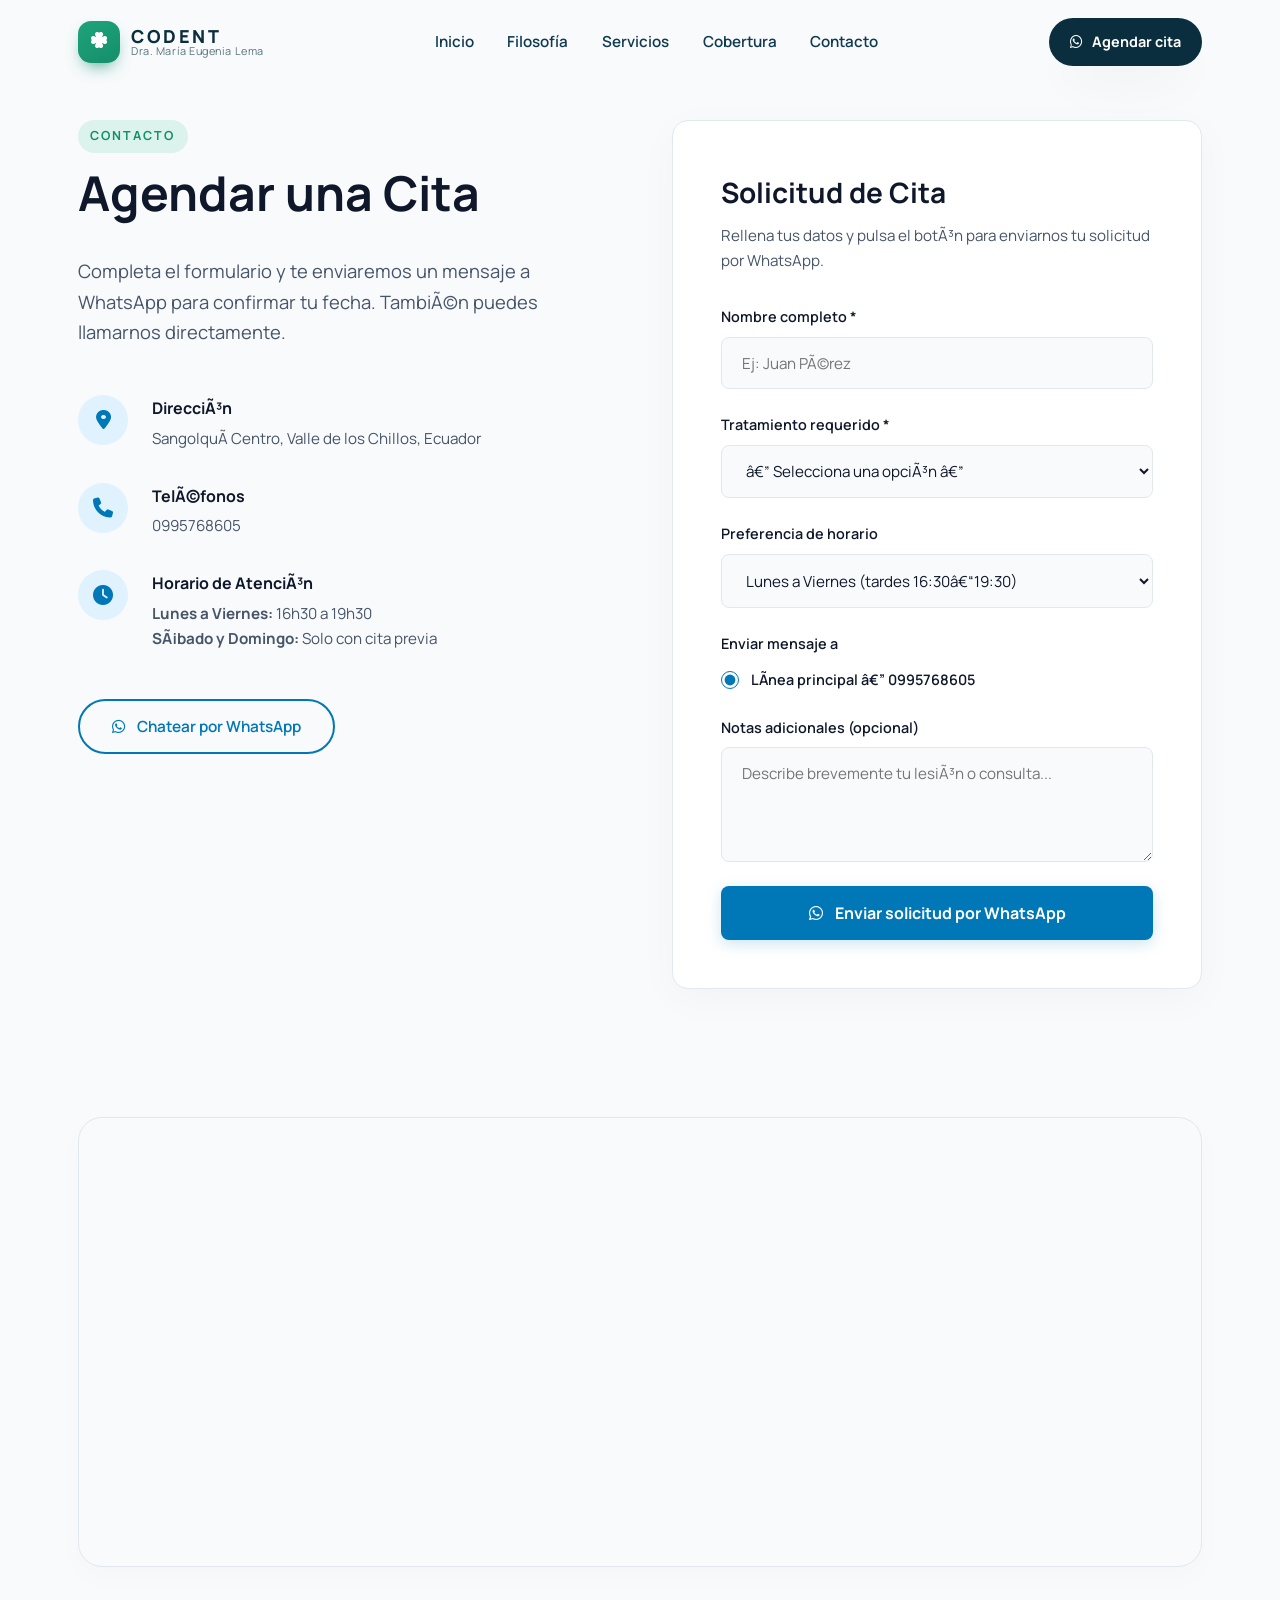
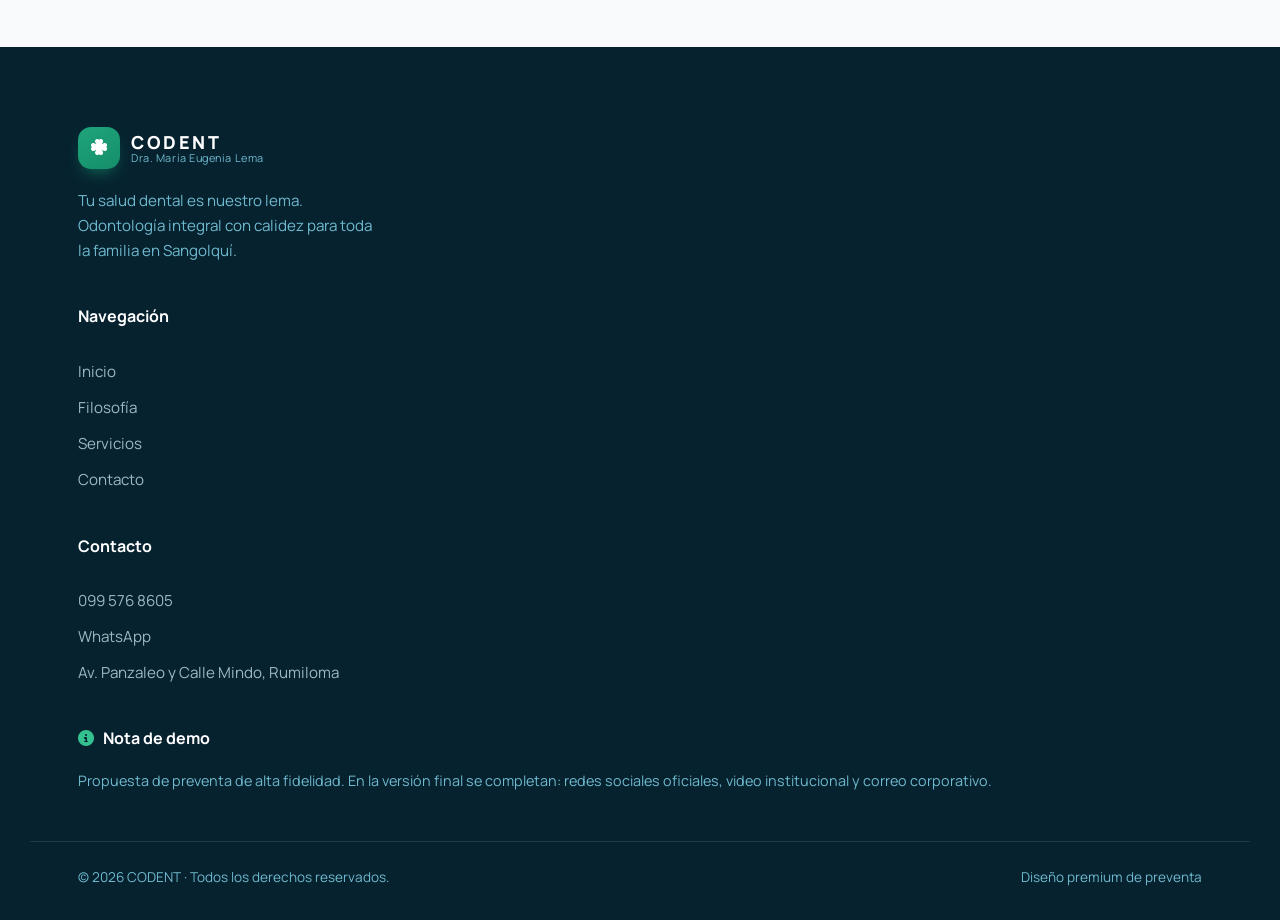
==== contacto.html @ de172f26 "feat: agregar pÃ¡gina de contacto y formulario de WhatsApp" ====
﻿<!DOCTYPE html>
<html lang="es">
<head>
    <meta charset="UTF-8">
    <meta name="viewport" content="width=device-width, initial-scale=1.0">
    <meta name="description" content="Agenda tu cita en lÃ­nea. Rellena el formulario y envÃ­anos tu solicitud directamente a nuestro WhatsApp.">
    <title>Agendar Cita | Formulario de Contacto Directo</title>
    
    <meta charset="UTF-8">
    <meta name="viewport" content="width=device-width, initial-scale=1.0">
    
    

    <link rel="preconnect" href="https://fonts.googleapis.com">
    <link rel="preconnect" href="https://fonts.gstatic.com" crossorigin>
    <link href="https://fonts.googleapis.com/css2?family=Fraunces:ital,opsz,wght@0,9..144,400;0,9..144,500;0,9..144,600;1,9..144,400&family=Manrope:wght@300;400;500;600;700;800&display=swap" rel="stylesheet">

    <link rel="stylesheet" href="styles.css">
    <link rel="stylesheet" href="https://cdnjs.cloudflare.com/ajax/libs/font-awesome/6.5.1/css/all.min.css">

</head>
<body>

<header class="site-header" id="header">
        <div class="shell header-inner">
            <a href="index.html#inicio" class="brand">
                <span class="brand-mark" aria-hidden="true">
                    <i class="fa-solid fa-clover"></i>
                </span>
                <span class="brand-text">
                    <strong>CODENT</strong>
                    <em>Dra. María Eugenia Lema</em>
                </span>
            </a>

            <nav class="nav" id="nav">
                <a href="index.html#inicio" class="nav-link">Inicio</a>
                <a href="index.html#filosofia" class="nav-link">Filosofía</a>
                <a href="index.html#servicios" class="nav-link">Servicios</a>
                <a href="index.html#cobertura" class="nav-link">Cobertura</a>
                <a href="contacto.html" class="nav-link">Contacto</a>
            </nav>

            <div class="header-actions">
                <a href="contacto.html" target="_blank" rel="noopener" class="btn btn-solid btn-sm">
                    <i class="fa-brands fa-whatsapp"></i><span>Agendar cita</span>
                </a>
                <button class="burger" id="burger" aria-label="Abrir menú" aria-expanded="false">
                    <span></span><span></span><span></span>
                </button>
            </div>
        </div>
    </header>

<main class="contact-page-main">
    <section class="contact-form-section">
        <div class="shell contact-grid-container">
            <!-- Columna de InformaciÃ³n -->
            <div class="contact-info-col reveal">
                <span class="eyebrow">Contacto</span>
                <h1 class="page-title">Agendar una Cita</h1>
                <p class="lead-text">Completa el formulario y te enviaremos un mensaje a WhatsApp para confirmar tu fecha. TambiÃ©n puedes llamarnos directamente.</p>
                
                <div class="info-blocks">
                    <div class="info-item">
                        <div class="info-icon"><i class="fa-solid fa-location-dot"></i></div>
                        <div class="info-text">
                            <h4>DirecciÃ³n</h4>
                            <p>SangolquÃ­ Centro, Valle de los Chillos, Ecuador</p>
                        </div>
                    </div>
                    
                    <div class="info-item">
                        <div class="info-icon"><i class="fa-solid fa-phone"></i></div>
                        <div class="info-text">
                            <h4>TelÃ©fonos</h4>
                            <p>0995768605</p>
                        </div>
                    </div>

                    
                    
                    <div class="info-item">
                        <div class="info-icon"><i class="fa-solid fa-clock"></i></div>
                        <div class="info-text">
                            <h4>Horario de AtenciÃ³n</h4>
                            <p><strong>Lunes a Viernes:</strong> 16h30 a 19h30<br><strong>SÃ¡bado y Domingo:</strong> Solo con cita previa</p>
                        </div>
                    </div>
                </div>

                <a href="https://wa.me/593=Hola,%20deseo%20mÃ¡s%20informaciÃ³n." target="_blank" rel="noopener" class="btn btn-line btn-wa-chat">
                    <i class="fa-brands fa-whatsapp"></i> <span>Chatear por WhatsApp</span>
                </a>
            </div>

            <!-- Columna del Formulario -->
            <div class="contact-form-col reveal">
                <div class="form-card">
                    <h3>Solicitud de Cita</h3>
                    <p class="form-instructions">Rellena tus datos y pulsa el botÃ³n para enviarnos tu solicitud por WhatsApp.</p>
                    
                    <form id="appointmentForm" class="appointment-form">
                        <div class="form-group">
                            <label for="fullName">Nombre completo *</label>
                            <input type="text" id="fullName" placeholder="Ej: Juan PÃ©rez" required>
                        </div>

                        <div class="form-group">
                            <label for="treatment">Tratamiento requerido *</label>
                            <select id="treatment" required>
                                <option value="" disabled selected>â€” Selecciona una opciÃ³n â€”</option>
                                <option value="Profilaxis">Profilaxis (Limpieza Dental)</option>
                                <option value="Calzas Dentales">Calzas Dentales (RestauraciÃ³n)</option>
                                <option value="Endodoncia">Endodoncia (Tratamiento de conducto)</option>
                                <option value="Ortodoncia">Ortodoncia (Brackets/Alineadores)</option>
                                <option value="EstÃ©tica Dental">EstÃ©tica Dental (DiseÃ±o/Blanqueamiento)</option>
                                <option value="Otro">Otro tratamiento / Consulta general</option>
                            </select>
                        </div>

                        <div class="form-group">
                            <label for="timePreference">Preferencia de horario</label>
                            <select id="timePreference">
                                <option value="Lunes a Viernes (tardes 16:30-19:30)">Lunes a Viernes (tardes 16:30â€“19:30)</option>
                                <option value="SÃ¡bados (con cita previa)">SÃ¡bados (con cita previa)</option>
                                <option value="Cualquier horario disponible">Cualquier horario disponible</option>
                            </select>
                        </div>

                        <div class="form-group">
                            <label>Enviar mensaje a</label>
                            <div class="radio-group">
                                <label class="radio-label">
                                    <input type="radio" name="phoneLine" value="5930995768605" checked>
                                    <span>LÃ­nea principal â€” 0995768605</span>
                                </label>
                            </div>
                        </div>

                        <div class="form-group">
                            <label for="notes">Notas adicionales (opcional)</label>
                            <textarea id="notes" rows="4" placeholder="Describe brevemente tu lesiÃ³n o consulta..."></textarea>
                        </div>

                        <button type="submit" class="btn btn-solid btn-submit">
                            <i class="fa-brands fa-whatsapp"></i> <span>Enviar solicitud por WhatsApp</span>
                        </button>
                    </form>
                </div>
            </div>
        </div>
    </section>

    <!-- Mapa -->
    <section class="contact-map-section">
        <div class="shell">
            <div class="map-wrapper">
                <iframe
                            title="Ubicación de CODENT en Sangolquí"
                            src="https://www.google.com/maps/embed?pb=!1m18!1m12!1m3!1d3989.673646879893!2d-78.47576288524653!3d-0.327457999761066!2m3!1f0!2f0!3f0!3m2!1i1024!2i768!4f13.1!3m3!1m2!1s0x91d5bd2b1776b499%3A0x4a9849add5fd6182!2sCODENT%20ODONTOLOGIA%20INTEGRAL%20DRA.%20EUGENIA%20LEMA!5e0!3m2!1ses!2sec!4v1700000000000!5m2!1ses!2sec"
                            width="100%" height="100%" style="border:0;" allowfullscreen="" loading="lazy" referrerpolicy="no-referrer-when-downgrade">
                        </iframe>
            </div>
        </div>
    </section>
</main>

<footer class="site-footer">
        <div class="shell footer-grid">
            <div class="footer-brand">
                <a href="index.html#inicio" class="brand brand-footer">
                    <span class="brand-mark"><i class="fa-solid fa-clover"></i></span>
                    <span class="brand-text"><strong>CODENT</strong><em>Dra. María Eugenia Lema</em></span>
                </a>
                <p>Tu salud dental es nuestro lema. Odontología integral con calidez para toda la familia en Sangolquí.</p>
            </div>
            <div class="footer-col">
                <h4>Navegación</h4>
                <a href="index.html#inicio">Inicio</a>
                <a href="index.html#filosofia">Filosofía</a>
                <a href="index.html#servicios">Servicios</a>
                <a href="index.html#contacto">Contacto</a>
            </div>
            <div class="footer-col">
                <h4>Contacto</h4>
                <a href="tel:0995768605">099 576 8605</a>
                <a href="https://wa.me/593995768605" target="_blank" rel="noopener">WhatsApp</a>
                <span>Av. Panzaleo y Calle Mindo, Rumiloma</span>
            </div>
            <div class="footer-note">
                <h4><i class="fa-solid fa-circle-info"></i> Nota de demo</h4>
                <p>Propuesta de preventa de alta fidelidad. En la versión final se completan: redes sociales oficiales, video institucional y correo corporativo.</p>
            </div>
        </div>
        <div class="shell footer-bottom">
            <p>© 2026 CODENT · Todos los derechos reservados.</p>
            <p>Diseño premium de preventa</p>
        </div>
    </footer>

<script src="script.js"></script>
</body>
</html>
---- styles.css ----
/* ============================================================
   CODENT · Dra. María Eugenia Lema
   Paleta extraída de la identidad: azul cielo + navy profundo
   + acento jade (trébol). Sistema editorial premium.
   ============================================================ */

:root {
    /* Marca */
    --navy-900: #06222F;
    --navy-800: #0B2E3E;
    --navy-700: #103A4F;
    --teal-600: #14607A;
    --sky-400:  #6FB9CE;
    --sky-300:  #9DB8C2;
    --sky-200:  #CFE7EE;
    --sky-100:  #E7F2F5;

    --jade-600: #148F6B;
    --jade-500: #1FA37A;
    --jade-400: #34C08F;

    --sand:     #F4EFE7;
    --porcelain:#F7FBFC;
    --white:    #FFFFFF;
    --ink:      #0D2530;
    --muted:    #5B7480;

    /* Semántica */
    --bg:        var(--porcelain);
    --accent:    var(--jade-500);
    --accent-dk: var(--jade-600);

    /* Tipografía */
    --serif: "Fraunces", Georgia, serif;
    --sans:  "Manrope", system-ui, -apple-system, sans-serif;

    /* Formas */
    --r-sm: 12px;
    --r-md: 20px;
    --r-lg: 30px;
    --r-xl: 42px;

    --shadow-sm: 0 6px 20px -8px rgba(6,34,47,.18);
    --shadow-md: 0 24px 50px -22px rgba(6,34,47,.30);
    --shadow-lg: 0 40px 90px -30px rgba(6,34,47,.42);

    --shell: 1220px;
    --ease: cubic-bezier(.22,.61,.36,1);
}

*, *::before, *::after { box-sizing: border-box; }
* { margin: 0; }

html { scroll-behavior: smooth; -webkit-text-size-adjust: 100%; }

body {
    font-family: var(--sans);
    color: var(--ink);
    background: var(--bg);
    line-height: 1.65;
    font-size: 1.02rem;
    -webkit-font-smoothing: antialiased;
    overflow-x: hidden;
}

img { max-width: 100%; display: block; }
a { color: inherit; text-decoration: none; }
ul { list-style: none; padding: 0; }

.shell {
    width: 100%;
    max-width: var(--shell);
    margin-inline: auto;
    padding-inline: clamp(20px, 5vw, 48px);
}

.serif-em { font-family: var(--serif); font-style: italic; font-weight: 400; }

/* ---------- Eyebrow / titles ---------- */
.eyebrow {
    display: inline-flex;
    align-items: center;
    gap: .5em;
    font-size: .78rem;
    font-weight: 700;
    letter-spacing: .16em;
    text-transform: uppercase;
    color: var(--accent-dk);
    background: color-mix(in srgb, var(--jade-400) 14%, transparent);
    padding: .5em 1em;
    border-radius: 999px;
}
.eyebrow-light { color: var(--sky-200); background: rgba(255,255,255,.1); }

.section-title {
    font-family: var(--serif);
    font-weight: 500;
    font-size: clamp(2rem, 4.4vw, 3.3rem);
    line-height: 1.08;
    letter-spacing: -.01em;
    color: var(--navy-800);
}
.section-desc { color: var(--muted); font-size: 1.07rem; max-width: 46ch; margin-top: 1rem; }

.section-head { text-align: center; max-width: 720px; margin: 0 auto clamp(2.5rem, 5vw, 4rem); }
.section-head .eyebrow { margin-bottom: 1rem; }

/* ---------- Buttons ---------- */
.btn {
    --pad: 1rem 1.6rem;
    display: inline-flex;
    align-items: center;
    justify-content: center;
    gap: .6em;
    padding: var(--pad);
    border-radius: 999px;
    font-family: var(--sans);
    font-weight: 700;
    font-size: .96rem;
    cursor: pointer;
    border: 1.5px solid transparent;
    transition: transform .35s var(--ease), box-shadow .35s var(--ease), background .3s, color .3s;
    will-change: transform;
}
.btn i { transition: transform .35s var(--ease); }
.btn-sm { --pad: .7rem 1.25rem; font-size: .9rem; }

.btn-solid {
    background: var(--navy-800);
    color: var(--white);
    box-shadow: var(--shadow-md);
}
.btn-solid:hover { transform: translateY(-3px); background: var(--navy-900); }
.btn-solid:hover i { transform: translateX(4px); }

.btn-on-dark { background: var(--jade-500); color: var(--navy-900); }
.btn-on-dark:hover { background: var(--jade-400); }

.btn-ghost {
    background: transparent;
    color: var(--navy-800);
    border-color: color-mix(in srgb, var(--navy-800) 22%, transparent);
}
.btn-ghost:hover { background: var(--white); border-color: var(--navy-800); transform: translateY(-3px); box-shadow: var(--shadow-sm); }

.text-link {
    display: inline-flex; align-items: center; gap: .5em;
    font-weight: 700; color: var(--accent-dk); font-size: .98rem;
    border-bottom: 1.5px solid transparent; padding-bottom: 2px;
    transition: gap .3s var(--ease), border-color .3s;
}
.text-link:hover { gap: .85em; border-color: var(--accent); }

/* ============================================================
   HEADER
   ============================================================ */
.site-header {
    position: fixed;
    inset: 0 0 auto 0;
    z-index: 100;
    padding: 1.1rem 0;
    transition: padding .4s var(--ease), background .4s, box-shadow .4s, border-color .4s;
    border-bottom: 1px solid transparent;
}
.site-header.scrolled {
    padding: .55rem 0;
    background: color-mix(in srgb, var(--porcelain) 82%, transparent);
    backdrop-filter: saturate(160%) blur(16px);
    -webkit-backdrop-filter: saturate(160%) blur(16px);
    box-shadow: var(--shadow-sm);
    border-bottom-color: var(--sky-200);
}
.header-inner { display: flex; align-items: center; justify-content: space-between; gap: 1.5rem; }

.brand { display: inline-flex; align-items: center; gap: .7rem; }
.brand-mark {
    width: 42px; height: 42px;
    display: grid; place-items: center;
    border-radius: 13px;
    background: linear-gradient(150deg, var(--jade-500), var(--jade-600));
    color: var(--white);
    font-size: 1.15rem;
    box-shadow: 0 8px 18px -8px var(--jade-600);
    flex-shrink: 0;
}
.brand-text { display: flex; flex-direction: column; line-height: 1.05; }
.brand-text strong { font-weight: 800; letter-spacing: .14em; font-size: 1.12rem; color: var(--navy-800); }
.brand-text em { font-style: normal; font-size: .68rem; letter-spacing: .05em; color: var(--muted); }

.nav { display: none; gap: .3rem; }
.nav-link {
    position: relative;
    padding: .5rem .9rem;
    font-weight: 600;
    font-size: .95rem;
    color: var(--navy-700);
    border-radius: 999px;
    transition: color .3s, background .3s;
}
.nav-link::after {
    content: ""; position: absolute; left: 50%; bottom: .3rem;
    width: 5px; height: 5px; border-radius: 50%;
    background: var(--accent); transform: translateX(-50%) scale(0);
    transition: transform .3s var(--ease);
}
.nav-link:hover { color: var(--accent-dk); }
.nav-link.active { color: var(--accent-dk); }
.nav-link.active::after { transform: translateX(-50%) scale(1); }

.header-actions { display: flex; align-items: center; gap: .8rem; }

.burger {
    display: inline-flex; flex-direction: column; gap: 5px;
    width: 44px; height: 44px; align-items: center; justify-content: center;
    background: var(--white); border: 1px solid var(--sky-200);
    border-radius: 12px; cursor: pointer;
}
.burger span { width: 20px; height: 2px; background: var(--navy-800); border-radius: 2px; transition: transform .3s, opacity .3s; }
.burger.open span:nth-child(1) { transform: translateY(7px) rotate(45deg); }
.burger.open span:nth-child(2) { opacity: 0; }
.burger.open span:nth-child(3) { transform: translateY(-7px) rotate(-45deg); }

/* Mobile nav overlay */
.nav.open {
    display: flex; flex-direction: column; gap: .2rem;
    position: fixed; inset: 74px 16px auto 16px;
    background: var(--white);
    padding: 1rem;
    border-radius: var(--r-md);
    box-shadow: var(--shadow-lg);
    border: 1px solid var(--sky-200);
    animation: dropIn .35s var(--ease);
}
.nav.open .nav-link { font-size: 1.05rem; padding: .85rem 1rem; }
@keyframes dropIn { from { opacity: 0; transform: translateY(-12px); } to { opacity: 1; transform: translateY(0); } }

/* ============================================================
   HERO
   ============================================================ */
.hero {
    position: relative;
    padding: clamp(7rem, 16vw, 10rem) 0 0;
    background:
        radial-gradient(120% 80% at 85% 0%, var(--sky-100) 0%, transparent 55%),
        linear-gradient(180deg, var(--porcelain) 0%, var(--white) 100%);
    overflow: hidden;
}
.hero-glow {
    position: absolute; top: -20%; right: -10%;
    width: 55vw; height: 55vw; max-width: 640px; max-height: 640px;
    background: radial-gradient(circle, color-mix(in srgb, var(--jade-400) 26%, transparent), transparent 65%);
    filter: blur(20px); z-index: 0; pointer-events: none;
}
.hero-grid {
    position: relative; z-index: 1;
    display: grid; gap: clamp(2.5rem, 6vw, 4rem);
    align-items: center;
    padding-bottom: clamp(3rem, 7vw, 5rem);
}
.hero-copy h1 {
    font-family: var(--serif);
    font-weight: 500;
    font-size: clamp(2.6rem, 7vw, 4.6rem);
    line-height: 1.02;
    letter-spacing: -.02em;
    color: var(--navy-900);
    margin: 1.2rem 0 1.3rem;
}
.hero-copy .lead { font-size: clamp(1.05rem, 2vw, 1.22rem); color: var(--muted); max-width: 52ch; }
.hero-copy .lead strong { color: var(--navy-700); font-weight: 700; }
.hero-cta { display: flex; flex-wrap: wrap; gap: 1rem; margin: 2rem 0 2.5rem; }

.hero-trust {
    display: flex; flex-wrap: wrap; gap: clamp(1.5rem, 5vw, 3rem);
    padding-top: 2rem; border-top: 1px solid var(--sky-200);
}
.hero-trust li { display: flex; flex-direction: column; }
.hero-trust strong { font-family: var(--serif); font-size: 1.7rem; font-weight: 600; color: var(--jade-600); line-height: 1; }
.hero-trust span { font-size: .82rem; color: var(--muted); margin-top: .3rem; }

/* Hero visual */
.hero-visual { position: relative; justify-self: center; width: 100%; max-width: 460px; }
.hero-arch {
    position: relative;
    aspect-ratio: 4 / 4.6;
    border-radius: 240px 240px 32px 32px;
    overflow: hidden;
    background: linear-gradient(160deg, var(--sky-100), var(--sky-200));
    box-shadow: var(--shadow-lg);
    border: 6px solid var(--white);
}
.hero-arch img { width: 100%; height: 100%; object-fit: cover; }
.hero-chip {
    position: absolute; z-index: 2;
    background: var(--white);
    box-shadow: var(--shadow-md);
    border-radius: var(--r-md);
}
.chip-a {
    left: -6%; bottom: 12%;
    display: flex; align-items: center; gap: .8rem;
    padding: .9rem 1.1rem;
    animation: floatY 5s ease-in-out infinite;
}
.chip-a i { color: var(--jade-500); font-size: 1.4rem; }
.chip-a strong { display: block; font-size: .92rem; color: var(--navy-800); }
.chip-a span { font-size: .78rem; color: var(--muted); }
.chip-b {
    right: -4%; top: 8%;
    display: flex; align-items: center; gap: .5rem;
    padding: .6rem 1rem; font-size: .85rem; font-weight: 600; color: var(--navy-700);
    animation: floatY 5s ease-in-out infinite .8s;
}
.chip-b .dot { width: 9px; height: 9px; border-radius: 50%; background: var(--jade-400); box-shadow: 0 0 0 4px color-mix(in srgb, var(--jade-400) 30%, transparent); }
@keyframes floatY { 0%,100% { transform: translateY(0); } 50% { transform: translateY(-10px); } }

/* Marquee */
.marquee {
    border-top: 1px solid var(--sky-200);
    border-bottom: 1px solid var(--sky-200);
    background: var(--white);
    overflow: hidden;
    padding: 1rem 0;
}
.marquee-track {
    display: flex; align-items: center; gap: 1.5rem;
    width: max-content;
    animation: scrollX 32s linear infinite;
}
.marquee-track span { font-family: var(--serif); font-style: italic; font-size: 1.3rem; color: var(--teal-600); white-space: nowrap; }
.marquee-track span:nth-child(even) { color: var(--jade-400); font-size: .8rem; }
@keyframes scrollX { to { transform: translateX(-50%); } }

/* ============================================================
   FILOSOFÍA
   ============================================================ */
.philosophy { padding: clamp(4.5rem, 10vw, 7.5rem) 0; }
.phil-grid { display: grid; gap: clamp(2.5rem, 5vw, 4rem); }
.phil-intro .eyebrow { margin-bottom: 1.2rem; }
.phil-intro .text-link { margin-top: 1.6rem; }

.phil-cards { display: grid; gap: 1.2rem; }
.phil-card {
    position: relative;
    background: var(--white);
    border: 1px solid var(--sky-200);
    border-radius: var(--r-lg);
    padding: 2rem 1.8rem;
    box-shadow: var(--shadow-sm);
    transition: transform .4s var(--ease), box-shadow .4s var(--ease), border-color .4s;
    overflow: hidden;
}
.phil-card::before {
    content: ""; position: absolute; inset: 0 auto 0 0; width: 4px;
    background: linear-gradient(var(--jade-500), var(--jade-400));
    transform: scaleY(0); transform-origin: top; transition: transform .45s var(--ease);
}
.phil-card:hover { transform: translateY(-6px); box-shadow: var(--shadow-md); border-color: transparent; }
.phil-card:hover::before { transform: scaleY(1); }
.phil-num {
    position: absolute; top: 1.3rem; right: 1.6rem;
    font-family: var(--serif); font-size: 2.4rem; color: var(--sky-200); font-weight: 600;
}
.phil-card i {
    display: grid; place-items: center;
    width: 54px; height: 54px; border-radius: 16px;
    background: color-mix(in srgb, var(--jade-400) 14%, transparent);
    color: var(--jade-600); font-size: 1.35rem; margin-bottom: 1.3rem;
}
.phil-card h3 { font-family: var(--serif); font-weight: 600; font-size: 1.4rem; color: var(--navy-800); margin-bottom: .6rem; }
.phil-card p { color: var(--muted); font-size: .98rem; }

/* ============================================================
   VIDEO / INSTITUCIONAL
   ============================================================ */
.feature-video { padding: clamp(1rem, 3vw, 2rem) 0 clamp(4.5rem, 10vw, 7rem); }
.video-card {
    display: grid; gap: 0;
    background: linear-gradient(155deg, var(--navy-800), var(--navy-900));
    border-radius: var(--r-xl);
    overflow: hidden;
    box-shadow: var(--shadow-lg);
}
.video-media { position: relative; min-height: 300px; }
.video-media img { width: 100%; height: 100%; object-fit: cover; opacity: .82; }
.video-media::after { content: ""; position: absolute; inset: 0; background: linear-gradient(120deg, rgba(6,34,47,.5), transparent); }
.play {
    position: absolute; inset: 0; margin: auto;
    width: 84px; height: 84px; border-radius: 50%;
    border: none; cursor: pointer; z-index: 2;
    background: var(--white); color: var(--navy-800); font-size: 1.5rem;
    display: grid; place-items: center;
    box-shadow: 0 10px 40px rgba(0,0,0,.35);
    transition: transform .35s var(--ease);
}
.play::before {
    content: ""; position: absolute; inset: -12px; border-radius: 50%;
    border: 2px solid rgba(255,255,255,.6); animation: pulse 2.4s ease-out infinite;
}
.play:hover { transform: scale(1.08); }
@keyframes pulse { 0% { transform: scale(.85); opacity: .9; } 100% { transform: scale(1.5); opacity: 0; } }
.video-tag {
    position: absolute; left: 1.2rem; bottom: 1.2rem; z-index: 2;
    display: inline-flex; align-items: center; gap: .5em;
    background: rgba(0,0,0,.42); color: #fff; font-size: .78rem; font-weight: 600;
    padding: .5em .9em; border-radius: 999px; backdrop-filter: blur(6px);
}
.video-body { padding: clamp(2rem, 5vw, 3.4rem); color: var(--sky-100); align-self: center; }
.video-body h2 { font-family: var(--serif); font-weight: 500; font-size: clamp(1.6rem, 3.2vw, 2.4rem); color: #fff; margin: 1rem 0 1rem; line-height: 1.12; }
.video-body p { color: var(--sky-200); margin-bottom: 1.8rem; max-width: 44ch; }

/* ============================================================
   SERVICIOS
   ============================================================ */
.services { padding: clamp(4.5rem, 10vw, 7.5rem) 0; background: linear-gradient(180deg, var(--white), var(--sky-100)); }
.services-grid { display: grid; gap: 1.4rem; }
.svc {
    background: var(--white);
    border: 1px solid var(--sky-200);
    border-radius: var(--r-lg);
    padding: 2.2rem 2rem;
    box-shadow: var(--shadow-sm);
    transition: transform .4s var(--ease), box-shadow .4s var(--ease);
    display: flex; flex-direction: column;
}
.svc:hover { transform: translateY(-8px); box-shadow: var(--shadow-md); }
.svc-top { display: flex; align-items: center; justify-content: space-between; margin-bottom: 1.4rem; }
.svc-kicker { font-size: .74rem; font-weight: 700; letter-spacing: .12em; text-transform: uppercase; color: var(--accent-dk); }
.svc-ico { width: 50px; height: 50px; border-radius: 14px; display: grid; place-items: center; background: var(--sky-100); color: var(--teal-600); font-size: 1.3rem; }
.svc h3 { font-family: var(--serif); font-weight: 600; font-size: 1.6rem; color: var(--navy-800); margin-bottom: .7rem; }
.svc p { color: var(--muted); font-size: .98rem; flex-grow: 1; }
.svc-link {
    display: inline-flex; align-items: center; gap: .5em; margin-top: 1.5rem;
    font-weight: 700; color: var(--navy-800); font-size: .95rem;
    transition: gap .3s var(--ease), color .3s;
}
.svc-link:hover { gap: .85em; color: var(--accent-dk); }
.svc-feature {
    background: linear-gradient(160deg, var(--navy-800), var(--navy-900));
    border-color: transparent;
}
.svc-feature .svc-kicker { color: var(--jade-400); }
.svc-feature .svc-ico { background: rgba(255,255,255,.1); color: var(--jade-400); }
.svc-feature h3 { color: #fff; }
.svc-feature p { color: var(--sky-200); }
.svc-feature .svc-link { color: #fff; }
.svc-feature .svc-link:hover { color: var(--jade-400); }

.services-extra {
    display: flex; flex-wrap: wrap; align-items: center; gap: .8rem 1rem;
    justify-content: center; margin-top: 2.5rem;
    color: var(--muted); font-weight: 600;
}
.services-extra ul { display: flex; flex-wrap: wrap; gap: .6rem; }
.services-extra li { background: var(--white); border: 1px solid var(--sky-200); padding: .4rem 1rem; border-radius: 999px; font-size: .88rem; color: var(--navy-700); }

/* ============================================================
   COBERTURA
   ============================================================ */
.coverage { padding: clamp(4.5rem, 10vw, 7.5rem) 0; }
.coverage-grid { display: grid; gap: clamp(2.5rem, 5vw, 4rem); align-items: center; }
.coverage-copy .eyebrow { margin-bottom: 1.2rem; }
.sectors { display: grid; grid-template-columns: repeat(2, 1fr); gap: .7rem 1.5rem; margin-top: 1.8rem; }
.sectors li { display: flex; align-items: center; gap: .6em; font-weight: 600; color: var(--navy-700); }
.sectors i { color: var(--jade-500); font-size: .9rem; }
.map-frame {
    aspect-ratio: 1 / 1;
    border-radius: var(--r-xl);
    overflow: hidden;
    border: 6px solid var(--white);
    box-shadow: var(--shadow-lg);
}
.map-frame iframe { width: 100%; height: 100%; filter: grayscale(.15) contrast(1.02); }

/* ============================================================
   CONTACTO
   ============================================================ */
.contact { padding: 0 0 clamp(4rem, 9vw, 7rem); }
.contact-card {
    display: grid; gap: 0;
    background: linear-gradient(155deg, var(--navy-800), var(--navy-900));
    border-radius: var(--r-xl);
    overflow: hidden;
    box-shadow: var(--shadow-lg);
    color: var(--sky-100);
}
.contact-copy { padding: clamp(2.2rem, 5vw, 3.6rem); }
.contact-copy h2 { font-family: var(--serif); font-weight: 500; font-size: clamp(1.8rem, 4vw, 2.8rem); color: #fff; margin: 1rem 0 1rem; }
.contact-copy > p { color: var(--sky-200); max-width: 46ch; margin-bottom: 2rem; }
.contact-methods { display: grid; gap: 1rem; }
.method {
    display: flex; align-items: center; gap: 1rem;
    padding: 1rem 1.1rem; border-radius: var(--r-md);
    background: rgba(255,255,255,.06);
    border: 1px solid rgba(255,255,255,.09);
    transition: background .3s, transform .3s var(--ease);
}
.method:not(.method-static):hover { background: rgba(255,255,255,.12); transform: translateX(5px); }
.method-ico {
    width: 46px; height: 46px; flex-shrink: 0; border-radius: 12px;
    display: grid; place-items: center; font-size: 1.2rem;
    background: var(--jade-500); color: var(--navy-900);
}
.method-txt strong { display: block; font-size: .98rem; color: #fff; }
.method-txt em { font-style: normal; font-size: .86rem; color: var(--sky-200); }

.contact-side {
    padding: clamp(2.2rem, 5vw, 3.6rem);
    background: rgba(0,0,0,.22);
    display: flex; flex-direction: column; justify-content: center;
}
.contact-side h3 { font-family: var(--serif); font-weight: 600; color: #fff; font-size: 1.35rem; margin-bottom: 1.2rem; }
.hours { display: grid; gap: .8rem; margin-bottom: 2rem; }
.hours li { display: flex; justify-content: space-between; align-items: baseline; padding-bottom: .8rem; border-bottom: 1px solid rgba(255,255,255,.12); }
.hours span { color: var(--sky-200); font-size: .95rem; }
.hours strong { color: #fff; font-weight: 700; }
.social-placeholder > span { font-size: .78rem; letter-spacing: .12em; text-transform: uppercase; color: var(--sky-400); font-weight: 700; }
.social-row { display: flex; gap: .7rem; margin: .9rem 0 .8rem; }
.soc {
    width: 42px; height: 42px; border-radius: 12px; display: grid; place-items: center;
    background: rgba(255,255,255,.08); color: #fff; transition: background .3s, transform .3s;
}
.soc:hover { background: var(--jade-500); color: var(--navy-900); transform: translateY(-3px); }
.hint { font-style: italic; font-size: .8rem; color: var(--sky-400); }

/* ============================================================
   FOOTER
   ============================================================ */
.site-footer { background: var(--navy-900); color: var(--sky-200); padding: clamp(3.5rem, 7vw, 5rem) 0 2rem; }
.footer-grid { display: grid; gap: 2.5rem; padding-bottom: 3rem; border-bottom: 1px solid rgba(255,255,255,.1); }
.brand-footer .brand-text strong { color: #fff; }
.brand-footer .brand-text em { color: var(--sky-400); }
.footer-brand p { margin-top: 1.2rem; max-width: 34ch; color: var(--sky-400); font-size: .95rem; }
.footer-col h4, .footer-note h4 { color: #fff; font-size: 1rem; margin-bottom: 1.1rem; font-weight: 700; }
.footer-col { display: flex; flex-direction: column; gap: .7rem; }
.footer-col a, .footer-col span { color: var(--sky-300); font-size: .95rem; transition: color .3s; }
.footer-col a:hover { color: var(--jade-400); }
.footer-note p { color: var(--sky-400); font-size: .9rem; }
.footer-note h4 i { color: var(--jade-400); margin-right: .4em; }
.footer-bottom { display: flex; flex-wrap: wrap; justify-content: space-between; gap: .5rem; padding-top: 1.5rem; }
.footer-bottom p { font-size: .85rem; color: var(--sky-400); }

/* ============================================================
   WHATSAPP FLOAT
   ============================================================ */
.wa-float {
    position: fixed; right: 22px; bottom: 22px; z-index: 90;
    width: 60px; height: 60px; border-radius: 50%;
    display: grid; place-items: center;
    background: #25D366; color: #fff; font-size: 1.7rem;
    box-shadow: 0 14px 30px -6px rgba(37,211,102,.6);
    transition: transform .35s var(--ease);
    animation: waPulse 2.6s ease-out infinite;
}
.wa-float:hover { transform: scale(1.1) rotate(6deg); }
@keyframes waPulse { 0% { box-shadow: 0 0 0 0 rgba(37,211,102,.5); } 70% { box-shadow: 0 0 0 18px rgba(37,211,102,0); } 100% { box-shadow: 0 0 0 0 rgba(37,211,102,0); } }

/* ============================================================
   REVEAL
   ============================================================ */
.reveal { opacity: 0; transform: translateY(28px); transition: opacity .8s var(--ease), transform .8s var(--ease); }
.reveal.in { opacity: 1; transform: none; }

/* ============================================================
   RESPONSIVE
   ============================================================ */
@media (min-width: 620px) {
    .services-grid { grid-template-columns: repeat(2, 1fr); }
    .video-card { grid-template-columns: 1.05fr 1fr; }
    .contact-card { grid-template-columns: 1.15fr .85fr; }
}
@media (min-width: 900px) {
    .nav { display: flex; }
    .burger { display: none; }
    .hero-grid { grid-template-columns: 1.1fr .9fr; }
    .phil-grid { grid-template-columns: .9fr 1.1fr; align-items: start; }
    .phil-cards { grid-template-columns: repeat(3, 1fr); }
    .services-grid { grid-template-columns: repeat(3, 1fr); }
    .coverage-grid { grid-template-columns: 1fr 1fr; }
}

@media (prefers-reduced-motion: reduce) {
    * { animation: none !important; scroll-behavior: auto; }
    .reveal { opacity: 1; transform: none; }
}

/* ==========================================================================
   ESTILOS DE LA PÃGINA DE CONTACTO INDEPENDIENTE
   ========================================================================== */
.contact-page-main {
    padding-top: 120px;
    background-color: var(--bg-main, #f8fafc);
}

.contact-grid-container {
    display: grid;
    grid-template-columns: 1fr 1fr;
    gap: 4rem;
    align-items: start;
    padding-bottom: 5rem;
}

.contact-info-col h1.page-title {
    font-size: 3rem;
    margin-bottom: 1.5rem;
    color: var(--bg-dark, #0f172a);
}

.contact-info-col .lead-text {
    font-size: 1.15rem;
    margin-bottom: 3rem;
    color: var(--text-muted, #475569);
}

.info-blocks {
    display: flex;
    flex-direction: column;
    gap: 2rem;
    margin-bottom: 3rem;
}

.info-item {
    display: flex;
    gap: 1.5rem;
    align-items: start;
}

.info-icon {
    width: 50px;
    height: 50px;
    background-color: var(--primary-light, #e0f2fe);
    color: var(--primary, #0077b6);
    border-radius: 50%;
    display: flex;
    align-items: center;
    justify-content: center;
    font-size: 1.25rem;
    flex-shrink: 0;
}

.info-text h4 {
    font-size: 1rem;
    font-weight: 700;
    margin-bottom: 0.25rem;
    color: var(--bg-dark, #0f172a);
}

.info-text p {
    font-size: 0.95rem;
    color: var(--text-muted, #475569);
    margin: 0;
}

.btn-wa-chat {
    display: inline-flex;
    align-items: center;
    gap: 0.75rem;
    color: var(--primary, #0077b6);
    border: 2px solid var(--primary, #0077b6);
    padding: 0.8rem 2rem;
    border-radius: 50px;
    font-weight: 600;
}

.btn-wa-chat:hover {
    background-color: var(--primary, #0077b6);
    color: white;
}

/* Columna del Formulario */
.form-card {
    background-color: var(--bg-card, #ffffff);
    border-radius: var(--radius-md, 16px);
    padding: 3rem;
    box-shadow: 0 10px 40px rgba(0,0,0,0.03);
    border: 1px solid var(--border-color, #e2e8f0);
}

.form-card h3 {
    font-size: 1.75rem;
    margin-bottom: 0.5rem;
    color: var(--bg-dark, #0f172a);
}

.form-instructions {
    font-size: 0.95rem;
    color: var(--text-muted, #475569);
    margin-bottom: 2rem;
}

.appointment-form {
    display: flex;
    flex-direction: column;
    gap: 1.5rem;
}

.form-group {
    display: flex;
    flex-direction: column;
    gap: 0.5rem;
    text-align: left;
}

.form-group label {
    font-size: 0.9rem;
    font-weight: 600;
    color: var(--bg-dark, #0f172a);
}

.form-group input[type="text"],
.form-group select,
.form-group textarea {
    width: 100%;
    padding: 0.9rem 1.25rem;
    border: 1px solid var(--border-color, #e2e8f0);
    background-color: var(--bg-main, #f8fafc);
    color: var(--text-main, #0f172a);
    font-family: inherit;
    font-size: 0.95rem;
    border-radius: var(--radius-sm, 8px);
    transition: var(--transition-smooth, all 0.3s ease);
}

.form-group input[type="text"]:focus,
.form-group select:focus,
.form-group textarea:focus {
    outline: none;
    border-color: var(--primary, #0077b6);
    background-color: white;
}

.radio-group {
    display: flex;
    flex-direction: column;
    gap: 0.75rem;
    margin-top: 0.25rem;
}

.radio-label {
    display: flex;
    align-items: center;
    gap: 0.75rem;
    font-size: 0.95rem;
    color: var(--text-main, #0f172a);
    cursor: pointer;
}

.radio-label input[type="radio"] {
    accent-color: var(--primary, #0077b6);
    width: 18px;
    height: 18px;
}

.btn-submit {
    width: 100%;
    background-color: var(--primary, #0077b6);
    color: white;
    padding: 1rem;
    font-size: 1rem;
    border-radius: var(--radius-sm, 8px);
    font-weight: 700;
    display: inline-flex;
    align-items: center;
    justify-content: center;
    gap: 0.75rem;
    cursor: pointer;
    box-shadow: 0 4px 15px rgba(0, 119, 182, 0.2);
    border: none;
    transition: var(--transition-smooth, all 0.3s ease);
}

.btn-submit:hover {
    background-color: var(--primary-dark, #03045e);
    transform: translateY(-2px);
}

.contact-map-section {
    padding: 3rem 0 5rem 0;
}

.map-wrapper {
    height: 450px;
    border-radius: var(--radius-lg, 24px);
    overflow: hidden;
    box-shadow: 0 10px 30px rgba(0,0,0,0.02);
    border: 1px solid var(--border-color, #e2e8f0);
}

.map-placeholder {
    height: 100%;
    display: flex;
    flex-direction: column;
    align-items: center;
    justify-content: center;
    background-color: #cbd5e1;
    color: #475569;
    gap: 1rem;
}

.map-placeholder i {
    font-size: 3rem;
}

@media (max-width: 1024px) {
    .contact-grid-container {
        grid-template-columns: 1fr;
        gap: 3rem;
    }
    .contact-info-col h1.page-title {
        font-size: 2.5rem;
    }
}
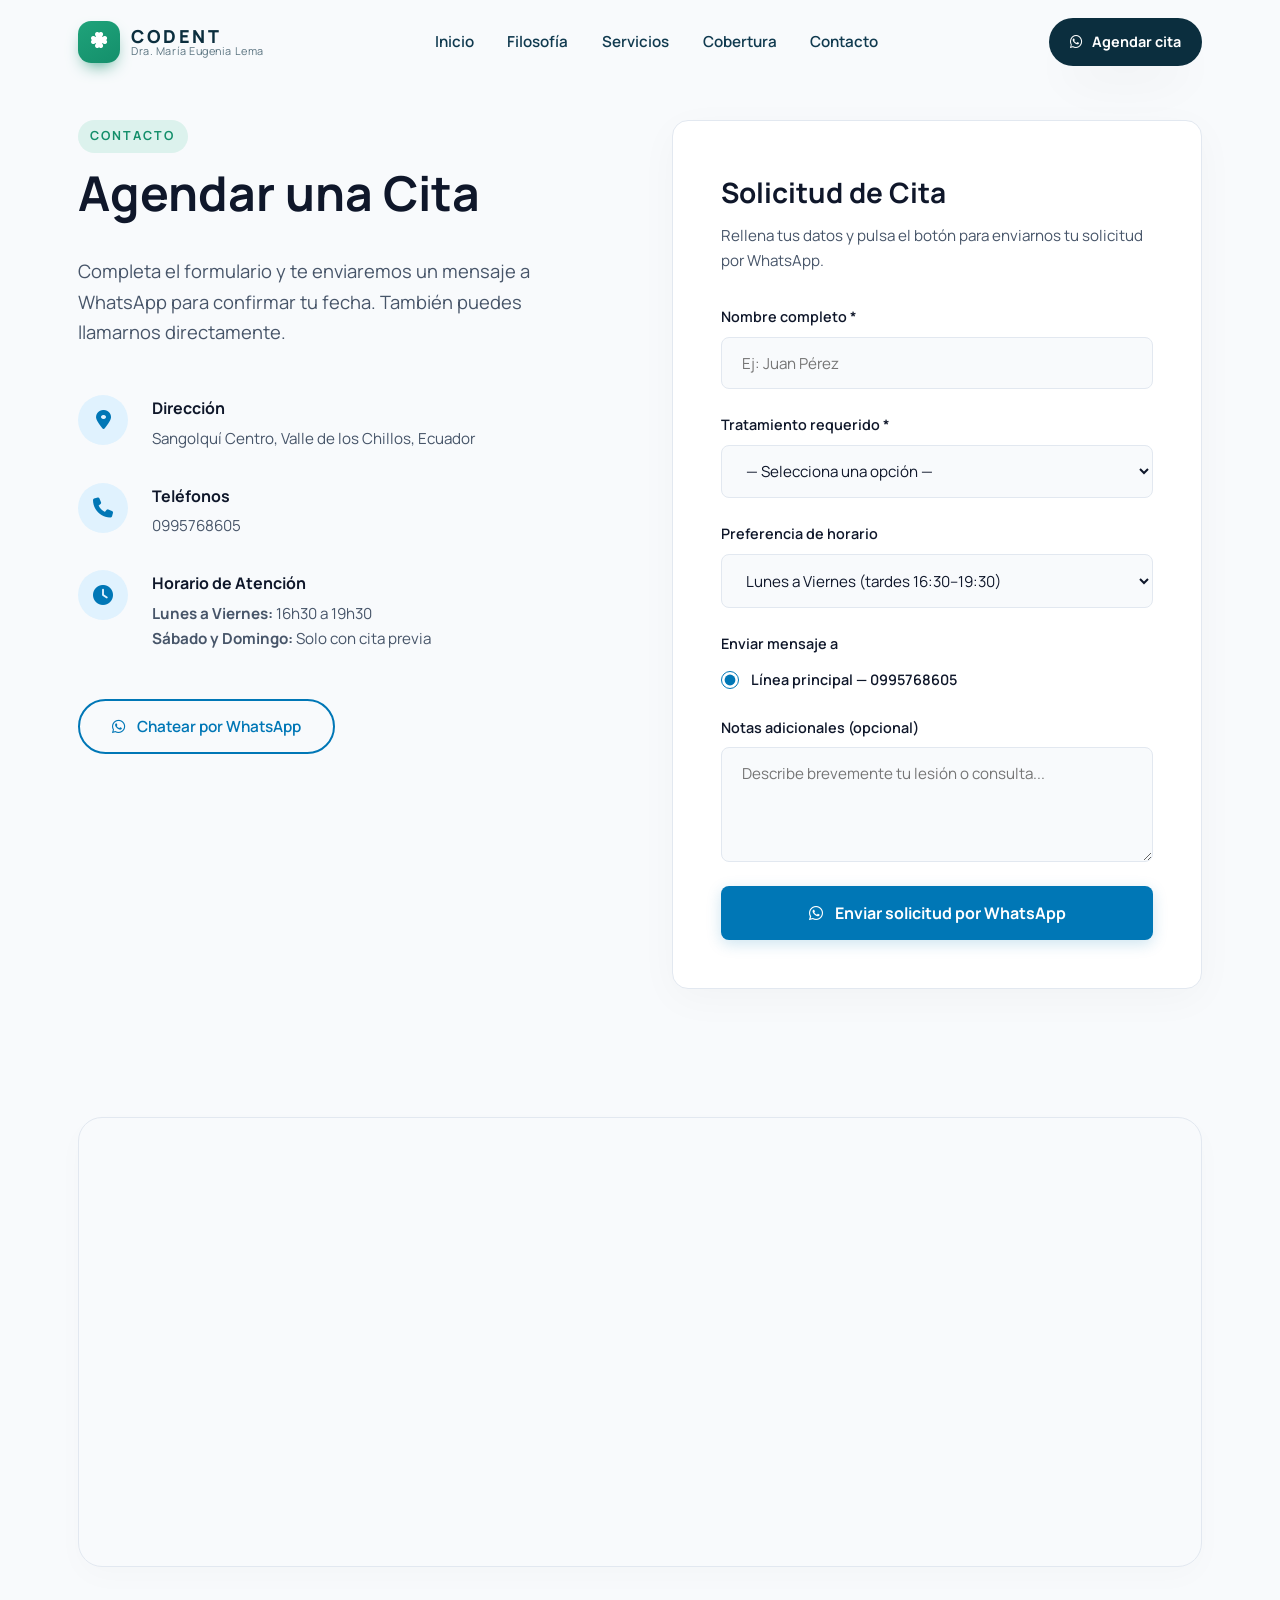
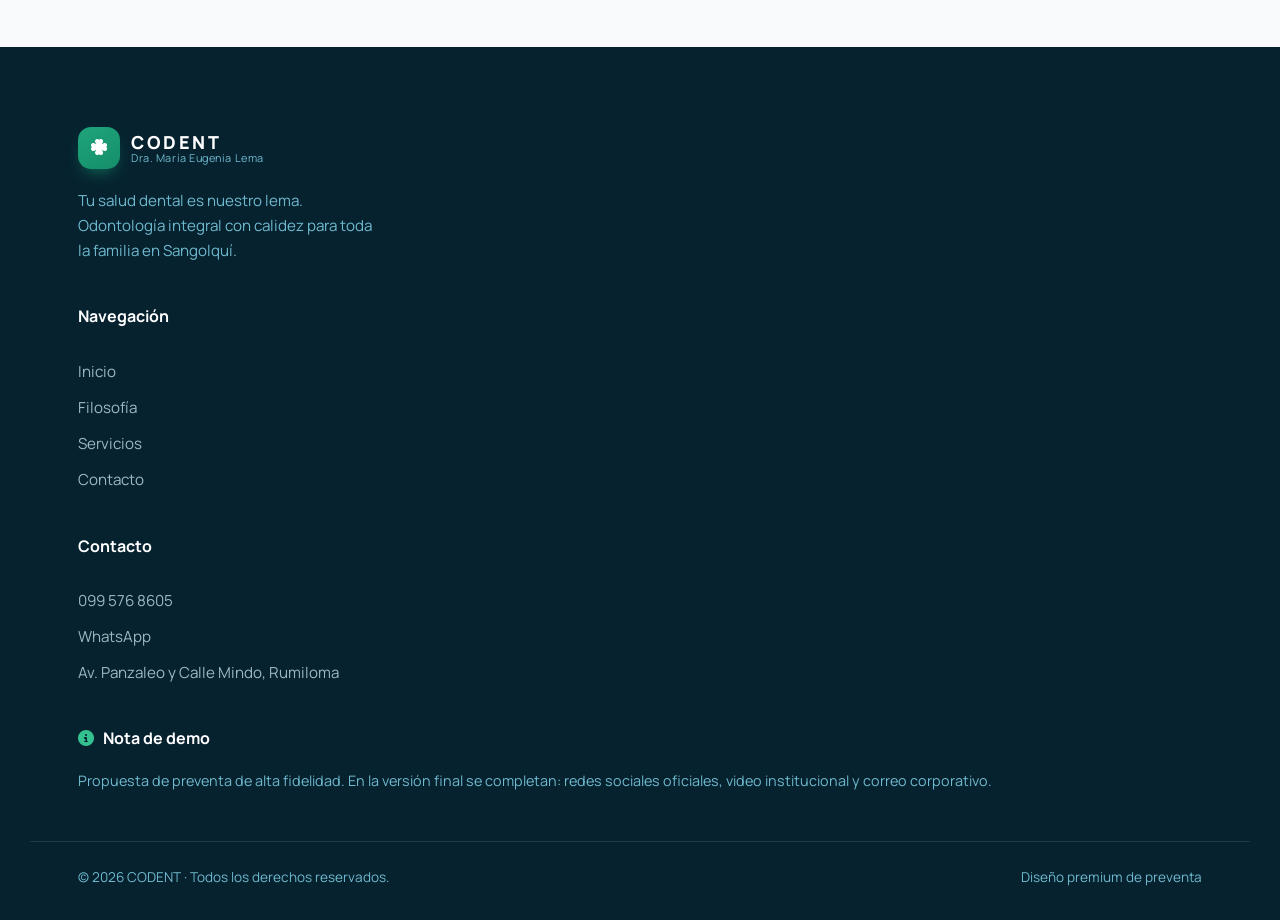
==== commit f5c397fb: "fix: corregir acentos (mojibake) y enlaces del formulario de contacto - Reparar caracteres mal codif" ====
--- a/contacto.html
+++ b/contacto.html
@@ -3,7 +3,7 @@
 <head>
     <meta charset="UTF-8">
     <meta name="viewport" content="width=device-width, initial-scale=1.0">
-    <meta name="description" content="Agenda tu cita en lÃ­nea. Rellena el formulario y envÃ­anos tu solicitud directamente a nuestro WhatsApp.">
+    <meta name="description" content="Agenda tu cita en línea. Rellena el formulario y envíanos tu solicitud directamente a nuestro WhatsApp.">
     <title>Agendar Cita | Formulario de Contacto Directo</title>
     
     <meta charset="UTF-8">
@@ -55,25 +55,25 @@
 <main class="contact-page-main">
     <section class="contact-form-section">
         <div class="shell contact-grid-container">
-            <!-- Columna de InformaciÃ³n -->
+            <!-- Columna de Información -->
             <div class="contact-info-col reveal">
                 <span class="eyebrow">Contacto</span>
                 <h1 class="page-title">Agendar una Cita</h1>
-                <p class="lead-text">Completa el formulario y te enviaremos un mensaje a WhatsApp para confirmar tu fecha. TambiÃ©n puedes llamarnos directamente.</p>
+                <p class="lead-text">Completa el formulario y te enviaremos un mensaje a WhatsApp para confirmar tu fecha. También puedes llamarnos directamente.</p>
                 
                 <div class="info-blocks">
                     <div class="info-item">
                         <div class="info-icon"><i class="fa-solid fa-location-dot"></i></div>
                         <div class="info-text">
-                            <h4>DirecciÃ³n</h4>
-                            <p>SangolquÃ­ Centro, Valle de los Chillos, Ecuador</p>
+                            <h4>Dirección</h4>
+                            <p>Sangolquí Centro, Valle de los Chillos, Ecuador</p>
                         </div>
                     </div>
                     
                     <div class="info-item">
                         <div class="info-icon"><i class="fa-solid fa-phone"></i></div>
                         <div class="info-text">
-                            <h4>TelÃ©fonos</h4>
+                            <h4>Teléfonos</h4>
                             <p>0995768605</p>
                         </div>
                     </div>
@@ -83,13 +83,13 @@
                     <div class="info-item">
                         <div class="info-icon"><i class="fa-solid fa-clock"></i></div>
                         <div class="info-text">
-                            <h4>Horario de AtenciÃ³n</h4>
-                            <p><strong>Lunes a Viernes:</strong> 16h30 a 19h30<br><strong>SÃ¡bado y Domingo:</strong> Solo con cita previa</p>
+                            <h4>Horario de Atención</h4>
+                            <p><strong>Lunes a Viernes:</strong> 16h30 a 19h30<br><strong>Sábado y Domingo:</strong> Solo con cita previa</p>
                         </div>
                     </div>
                 </div>
 
-                <a href="https://wa.me/593=Hola,%20deseo%20mÃ¡s%20informaciÃ³n." target="_blank" rel="noopener" class="btn btn-line btn-wa-chat">
+                <a href="https://wa.me/593995768605?text=Hola,%20deseo%20más%20información." target="_blank" rel="noopener" class="btn btn-line btn-wa-chat">
                     <i class="fa-brands fa-whatsapp"></i> <span>Chatear por WhatsApp</span>
                 </a>
             </div>
@@ -98,23 +98,23 @@
             <div class="contact-form-col reveal">
                 <div class="form-card">
                     <h3>Solicitud de Cita</h3>
-                    <p class="form-instructions">Rellena tus datos y pulsa el botÃ³n para enviarnos tu solicitud por WhatsApp.</p>
+                    <p class="form-instructions">Rellena tus datos y pulsa el botón para enviarnos tu solicitud por WhatsApp.</p>
                     
                     <form id="appointmentForm" class="appointment-form">
                         <div class="form-group">
                             <label for="fullName">Nombre completo *</label>
-                            <input type="text" id="fullName" placeholder="Ej: Juan PÃ©rez" required>
+                            <input type="text" id="fullName" placeholder="Ej: Juan Pérez" required>
                         </div>
 
                         <div class="form-group">
                             <label for="treatment">Tratamiento requerido *</label>
                             <select id="treatment" required>
-                                <option value="" disabled selected>â€” Selecciona una opciÃ³n â€”</option>
+                                <option value="" disabled selected>— Selecciona una opción —</option>
                                 <option value="Profilaxis">Profilaxis (Limpieza Dental)</option>
-                                <option value="Calzas Dentales">Calzas Dentales (RestauraciÃ³n)</option>
+                                <option value="Calzas Dentales">Calzas Dentales (Restauración)</option>
                                 <option value="Endodoncia">Endodoncia (Tratamiento de conducto)</option>
                                 <option value="Ortodoncia">Ortodoncia (Brackets/Alineadores)</option>
-                                <option value="EstÃ©tica Dental">EstÃ©tica Dental (DiseÃ±o/Blanqueamiento)</option>
+                                <option value="Estética Dental">Estética Dental (Diseño/Blanqueamiento)</option>
                                 <option value="Otro">Otro tratamiento / Consulta general</option>
                             </select>
                         </div>
@@ -122,8 +122,8 @@
                         <div class="form-group">
                             <label for="timePreference">Preferencia de horario</label>
                             <select id="timePreference">
-                                <option value="Lunes a Viernes (tardes 16:30-19:30)">Lunes a Viernes (tardes 16:30â€“19:30)</option>
-                                <option value="SÃ¡bados (con cita previa)">SÃ¡bados (con cita previa)</option>
+                                <option value="Lunes a Viernes (tardes 16:30-19:30)">Lunes a Viernes (tardes 16:30–19:30)</option>
+                                <option value="Sábados (con cita previa)">Sábados (con cita previa)</option>
                                 <option value="Cualquier horario disponible">Cualquier horario disponible</option>
                             </select>
                         </div>
@@ -132,15 +132,15 @@
                             <label>Enviar mensaje a</label>
                             <div class="radio-group">
                                 <label class="radio-label">
-                                    <input type="radio" name="phoneLine" value="5930995768605" checked>
-                                    <span>LÃ­nea principal â€” 0995768605</span>
+                                    <input type="radio" name="phoneLine" value="593995768605" checked>
+                                    <span>Línea principal — 0995768605</span>
                                 </label>
                             </div>
                         </div>
 
                         <div class="form-group">
                             <label for="notes">Notas adicionales (opcional)</label>
-                            <textarea id="notes" rows="4" placeholder="Describe brevemente tu lesiÃ³n o consulta..."></textarea>
+                            <textarea id="notes" rows="4" placeholder="Describe brevemente tu lesión o consulta..."></textarea>
                         </div>
 
                         <button type="submit" class="btn btn-solid btn-submit">
